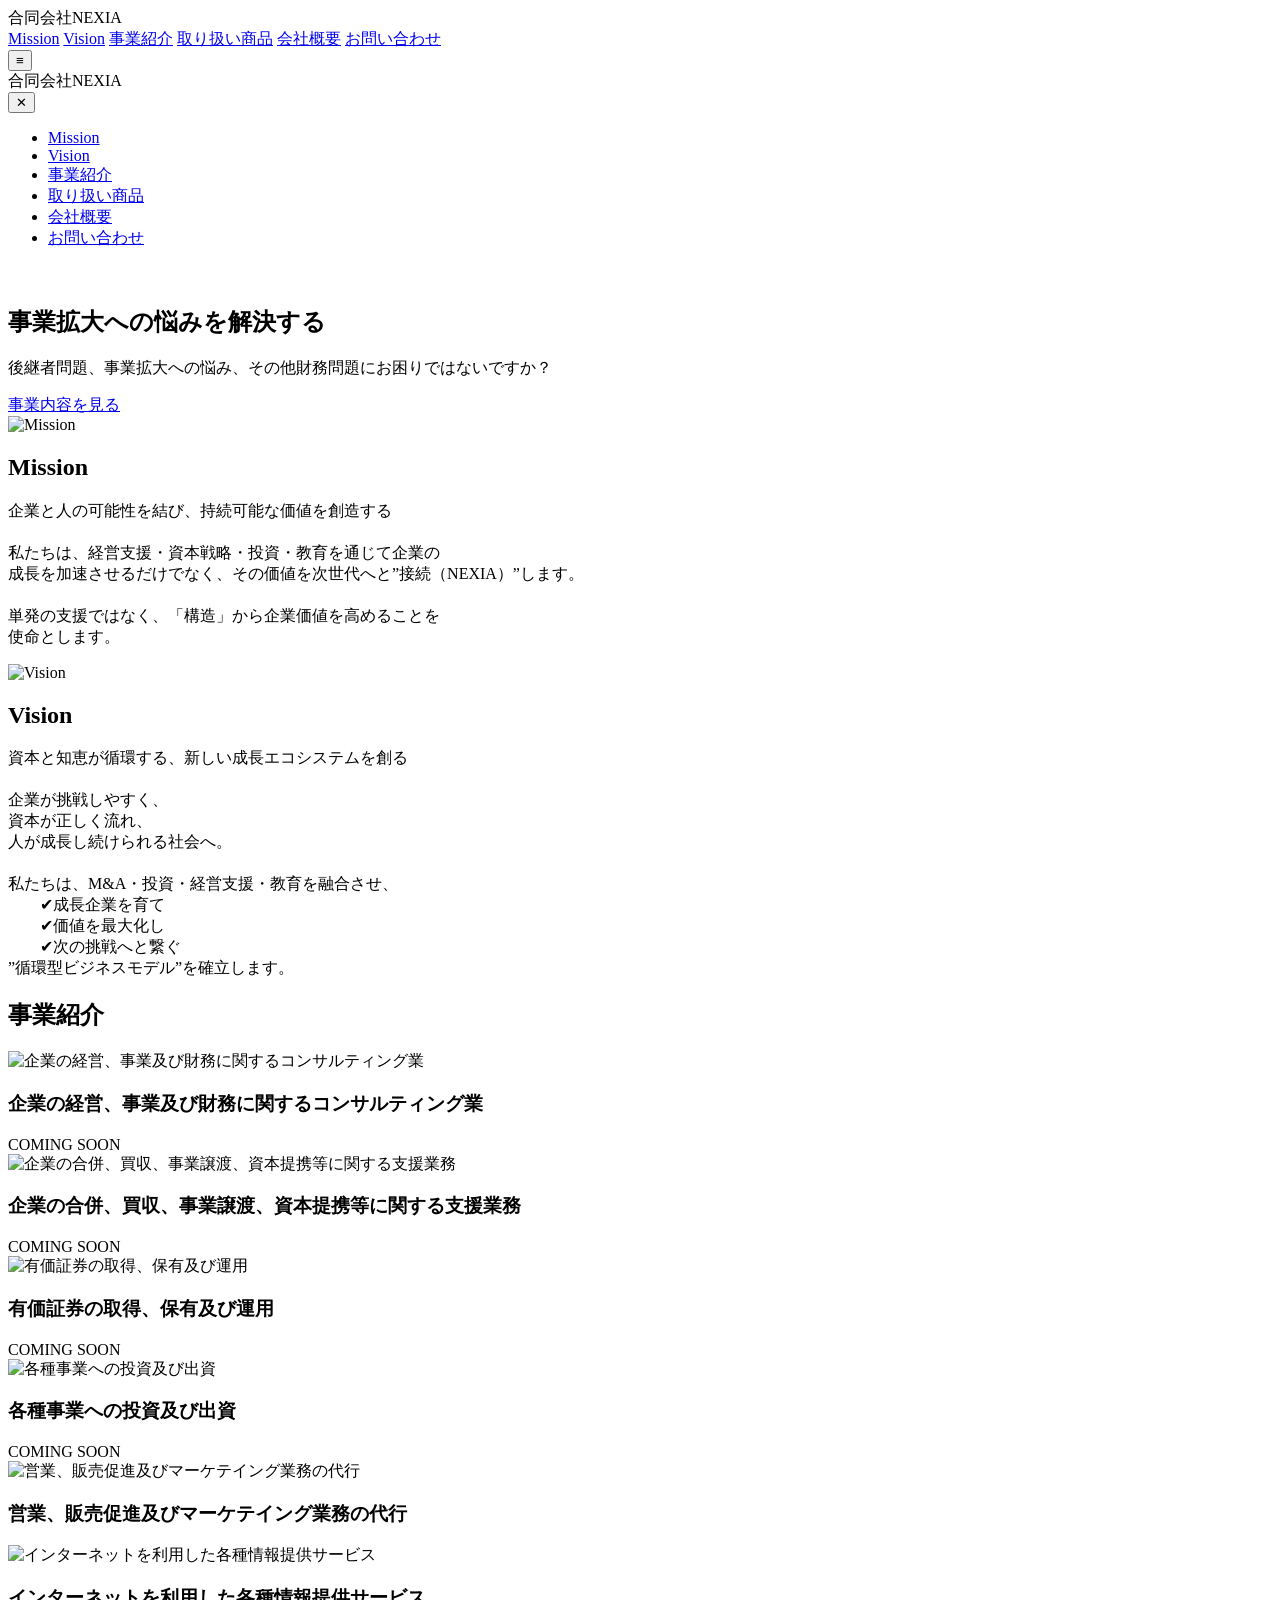
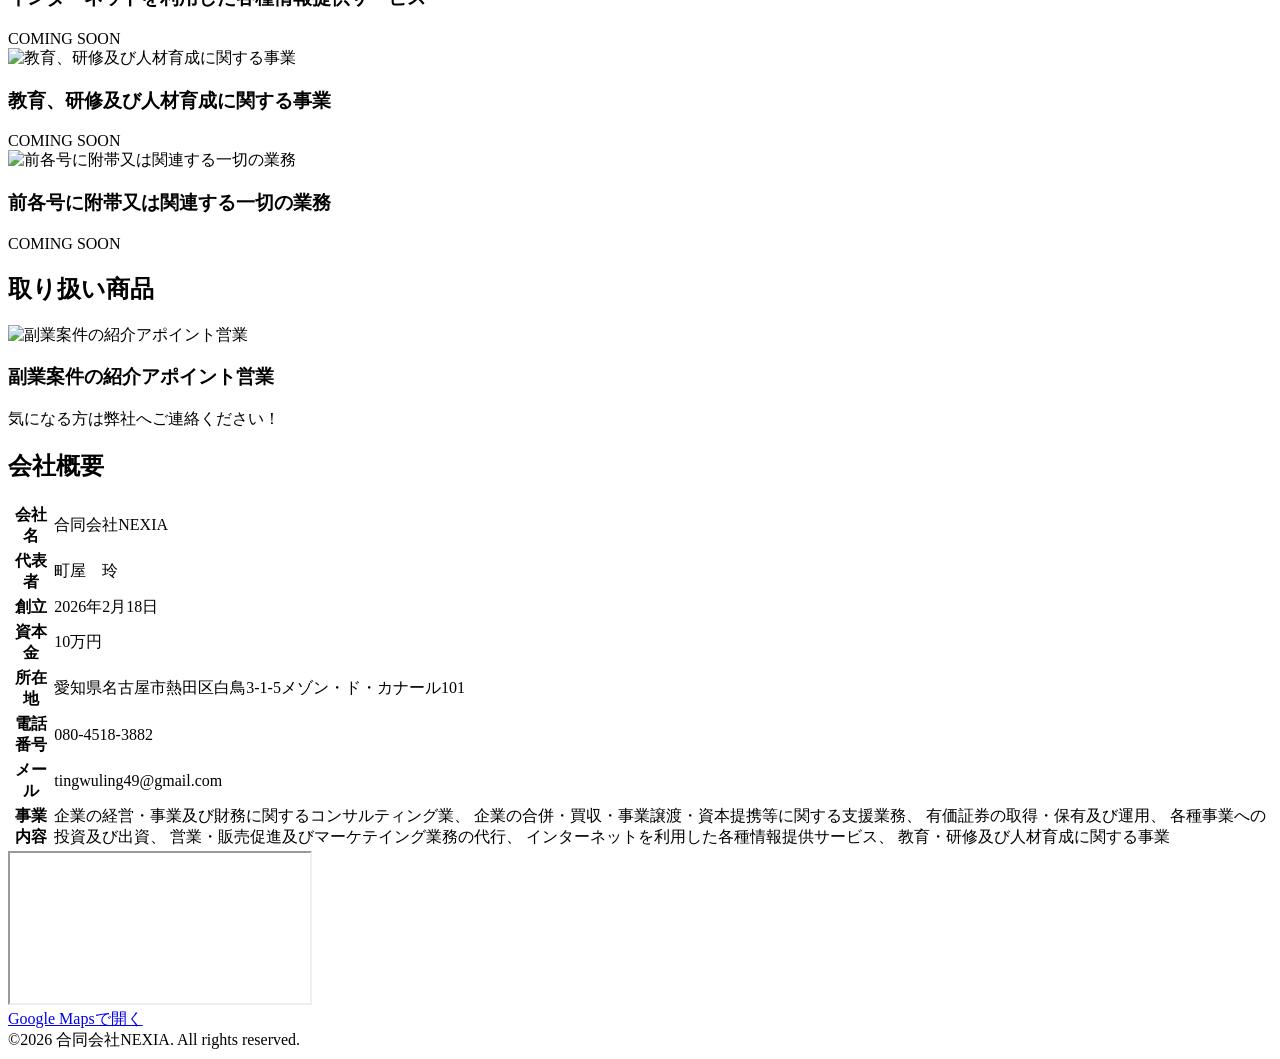
==== index.html @ cc3c942a "first commit" ====
<!DOCTYPE html>
<html lang="ja">
    <head>
        <meta charset="UTF-8">
        <title>合同会社NEXIA</title>
        <meta name="viewport" content="width=device-width, initial-scale-1.0">
        <link rel="stylesheet" href="css/style.css">
        <link rel="preconnect" href="https://fonts.googleapis.com">
        <link rel="preconnect" href="https://fonts.gstatic.com" crossorigin>
        <link href="https://fonts.googleapis.com/css2?family=Noto+Sans+JP:wght@400;700&display=swap" rel="stylesheet">
    </head>

    <body>

        <header class="header">
            <div class="company-name">合同会社NEXIA</div>

            <!-- PC用メニュー -->
             <nav class="pc-nav">
                <a href="#mission">Mission</a>
                <a href="#vision">Vision</a>
                <a href="#service">事業紹介</a>
                <a href="#products">取り扱い商品</a>
                <a href="#company">会社概要</a>
                <a href="contact.html">お問い合わせ</a>
             </nav>
            
            <!-- スマホ用メニューボタン -->
             <button class="menu-btn" id="menuBtn">≡</button>
        </header>

        <!-- メニュー（スマホ用） -->
         <div class="overlay" id="overlay"></div>
         <nav class="menu" id="menu">
            <div class="menu-header">
                <div class="logo">合同会社NEXIA</div>
                <button class="close-btn" id="closeBtn">✕</button>
            </div>
            <ul>
                <li><a href="#mission">Mission</a></li>
                <li><a href="#vision">Vision</a></li>
                <li><a href="#service">事業紹介</a></li>
                <li><a href="#products">取り扱い商品</a></li>
                <li><a href="#company">会社概要</a></li>
                <li><a href="contact.html">お問い合わせ</a></li>
            </ul>
         </nav>
        
        <section class="hero">
            <div class="hero-inner">
                <span class="hero-subtitle">　</span>
                <h1>
                    事業拡大への悩みを解決する<br>
                    
                </h1>
                <p>
                    後継者問題、事業拡大への悩み、その他財務問題にお困りではないですか？   
                </p>
                <a href="#service" class="hero-btn">事業内容を見る</a>
            </div>
        </section>
        
        <main>
            <section class="mv-section">

                <div class="mv-card" id="mission">
                    <div class="mv-image">
                        <img src="images/mission.jpg" alt="Mission">
                    </div>
                    <div class="mv-content">
                        <h2>Mission</h2>
                        <p>
                            企業と人の可能性を結び、持続可能な価値を創造する<br>
                            　<br>
                            私たちは、経営支援・資本戦略・投資・教育を通じて企業の<br>
                            成長を加速させるだけでなく、その価値を次世代へと”接続（NEXIA）”します。<br>
                            　<br>
                            単発の支援ではなく、「構造」から企業価値を高めることを<br>
                            使命とします。
                        </p>
                    </div>
                </div>

                <div class="mv-card" id="vision">
                    <div class="mv-image">
                        <img src="images/vision.jpg" alt="Vision">
                    </div>
                    <div class="mv-content">
                        <h2>Vision</h2>
                        <p>
                            資本と知恵が循環する、新しい成長エコシステムを創る<br>
                            　<br>
                            企業が挑戦しやすく、<br>
                            資本が正しく流れ、<br>
                            人が成長し続けられる社会へ。<br>
                            　<br>
                            私たちは、M&A・投資・経営支援・教育を融合させ、<br>
                            　　✔成長企業を育て<br>
                            　　✔価値を最大化し<br>
                            　　✔次の挑戦へと繋ぐ<br>
                            ”循環型ビジネスモデル”を確立します。
                        </p>
                    </div>
                </div>

            </section>

            <section id="service">
                <h2>事業紹介</h2>

                    <div class="service-cards">

                        <div class="service-card coming-soon">
                            <img src="images/service1.jpg" alt="企業の経営、事業及び財務に関するコンサルティング業">
                                <h3>企業の経営、事業及び財務に関するコンサルティング業</h3>
                                    <p>
                                        
                                        
                                    </p>
                            <div class="coming-overlay">
                                COMING SOON
                            </div>
                        </div>

                        <div class="service-card coming-soon">
                            <img src="images/service2.jpg" alt="企業の合併、買収、事業譲渡、資本提携等に関する支援業務">
                                <h3>企業の合併、買収、事業譲渡、資本提携等に関する支援業務</h3>
                                    <p>
                                        
                                        
                                    </p>
                            <div class="coming-overlay">
                                COMING SOON
                            </div>
                        </div>

                        <div class="service-card coming-soon">
                            <img src="images/service3.jpg" alt="有価証券の取得、保有及び運用">
                                <h3>有価証券の取得、保有及び運用</h3>
                                    <p>
                                        
                                        
                                    </p>
                            <div class="coming-overlay">
                                COMING SOON
                            </div>
                        </div>

                        <div class="service-card coming-soon">
                            <img src="images/service4.jpg" alt="各種事業への投資及び出資">
                                <h3>各種事業への投資及び出資</h3>
                                    <p>
                                        
                                        
                                    </p>
                            <div class="coming-overlay">
                                COMING SOON
                            </div>
                        </div>

                        <div class="service-card">
                            <img src="images/service5.jpg" alt="営業、販売促進及びマーケテイング業務の代行">
                                <h3>営業、販売促進及びマーケテイング業務の代行</h3>
                                    <p>
                                        
                                        
                                    </p>
                        </div>

                        <div class="service-card coming-soon">
                            <img src="images/service6.jpg" alt="インターネットを利用した各種情報提供サービス">
                                <h3>インターネットを利用した各種情報提供サービス</h3>
                                    <p>
                                        
                                        
                                    </p>
                            <div class="coming-overlay">
                                COMING SOON
                            </div>
                        </div>

                        <div class="service-card coming-soon">
                            <img src="images/service7.jpg" alt="教育、研修及び人材育成に関する事業">
                                <h3>教育、研修及び人材育成に関する事業</h3>
                                    <p>
                                        
                                        
                                    </p>
                            <div class="coming-overlay">
                                COMING SOON
                            </div>
                        </div>

                        <div class="service-card coming-soon">
                            <img src="images/service8.jpg" alt="前各号に附帯又は関連する一切の業務">
                                <h3>前各号に附帯又は関連する一切の業務</h3>
                                    <p>
                                        
                                        
                                    </p>
                            <div class="coming-overlay">
                                COMING SOON
                            </div>
                        </div>

                    </div>
            </section>

            <section id="products" class="products-section">
                <h2>取り扱い商品</h2>

                    <div class="products-grid">
                        <div class="product-card">
                            <img src="images/product1.jpg" alt="副業案件の紹介アポイント営業">
                                <h3>副業案件の紹介アポイント営業</h3>
                                    <p>気になる方は弊社へご連絡ください！</p>
                        </div>
                    </div>
            </section>

            <section id="company">
                <h2>会社概要</h2>
                <table>
                    <tr><th>会社名</th><td>合同会社NEXIA</td></tr>
                    <tr><th>代表者</th><td>町屋　玲</td></tr>
                    <tr><th>創立</th><td>2026年2月18日</td></tr>
                    <tr><th>資本金</th><td>10万円</td></tr>
                    <tr><th>所在地</th><td>愛知県名古屋市熱田区白鳥3-1-5メゾン・ド・カナール101</td></tr>
                    <tr><th>電話番号</th><td>080-4518-3882</td></tr>
                    <tr><th>メール</th><td>tingwuling49@gmail.com</td></tr>
                    <tr><th>事業内容</th><td>企業の経営・事業及び財務に関するコンサルティング業、
                                            企業の合併・買収・事業譲渡・資本提携等に関する支援業務、
                                            有価証券の取得・保有及び運用、
                                            各種事業への投資及び出資、
                                            営業・販売促進及びマーケテイング業務の代行、
                                            インターネットを利用した各種情報提供サービス、
                                            教育・研修及び人材育成に関する事業</td></tr>
                </table>

                <div class="map">
                    <iframe
                       src="https://www.google.com/maps?q=愛知県名古屋市熱田区白鳥3-1-5メゾン・ド・カナール101&output=embed"
                       loading="lazy"
                       referrerpolicy="no-referrer-when-downgrade">
                    </iframe>
                </div>

                <div class="map-button">
                    <div class="map">
                        <a
                          href="https://www.google.com/maps/search/?api=1&query=愛知県名古屋市熱田区白鳥3-1-5%20メゾン・ド・カナール%20101"
                          target="_blank"
                          rel="noopener">
                          Google Mapsで開く
                        </a>
                </div>
            </section>
        </main>

        <footer class="footer">
            ©2026 合同会社NEXIA. All rights reserved.
        </footer>

        <script src="js/script.js"></script>
    </body>
</html>
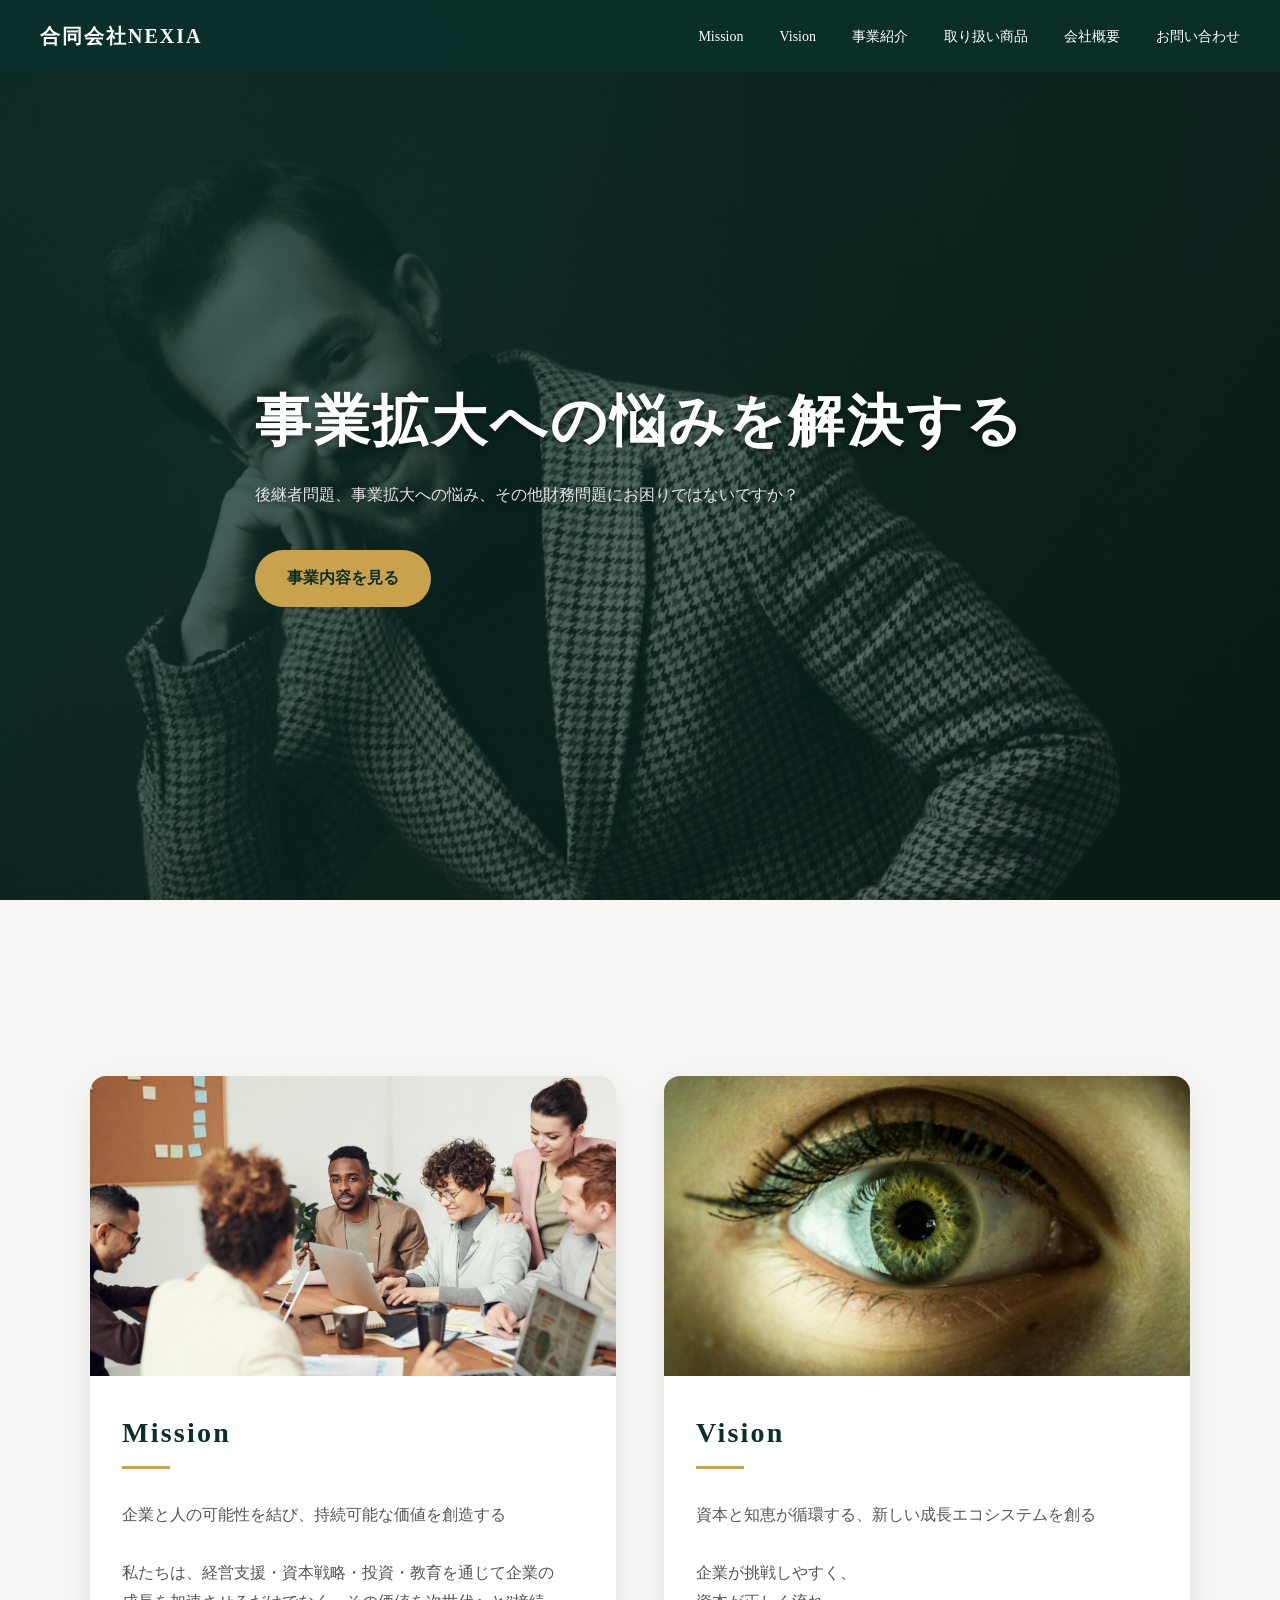
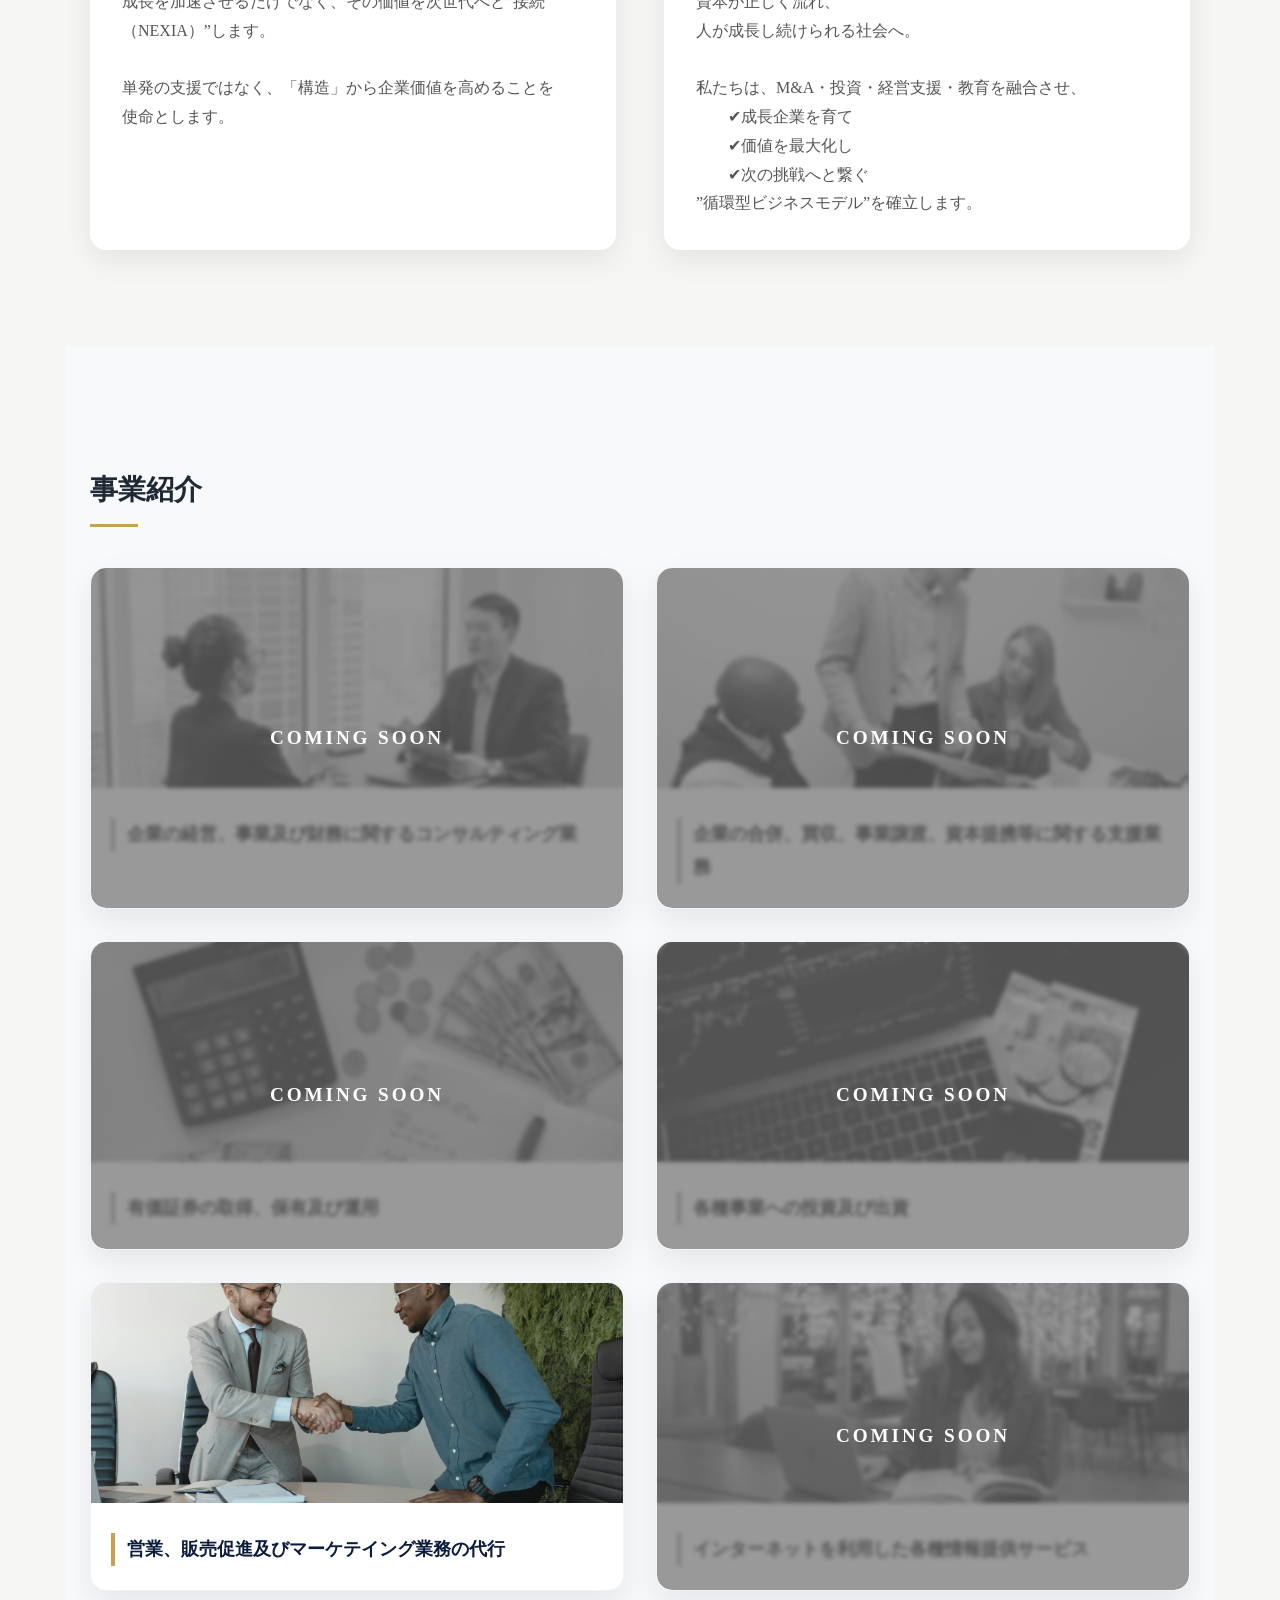
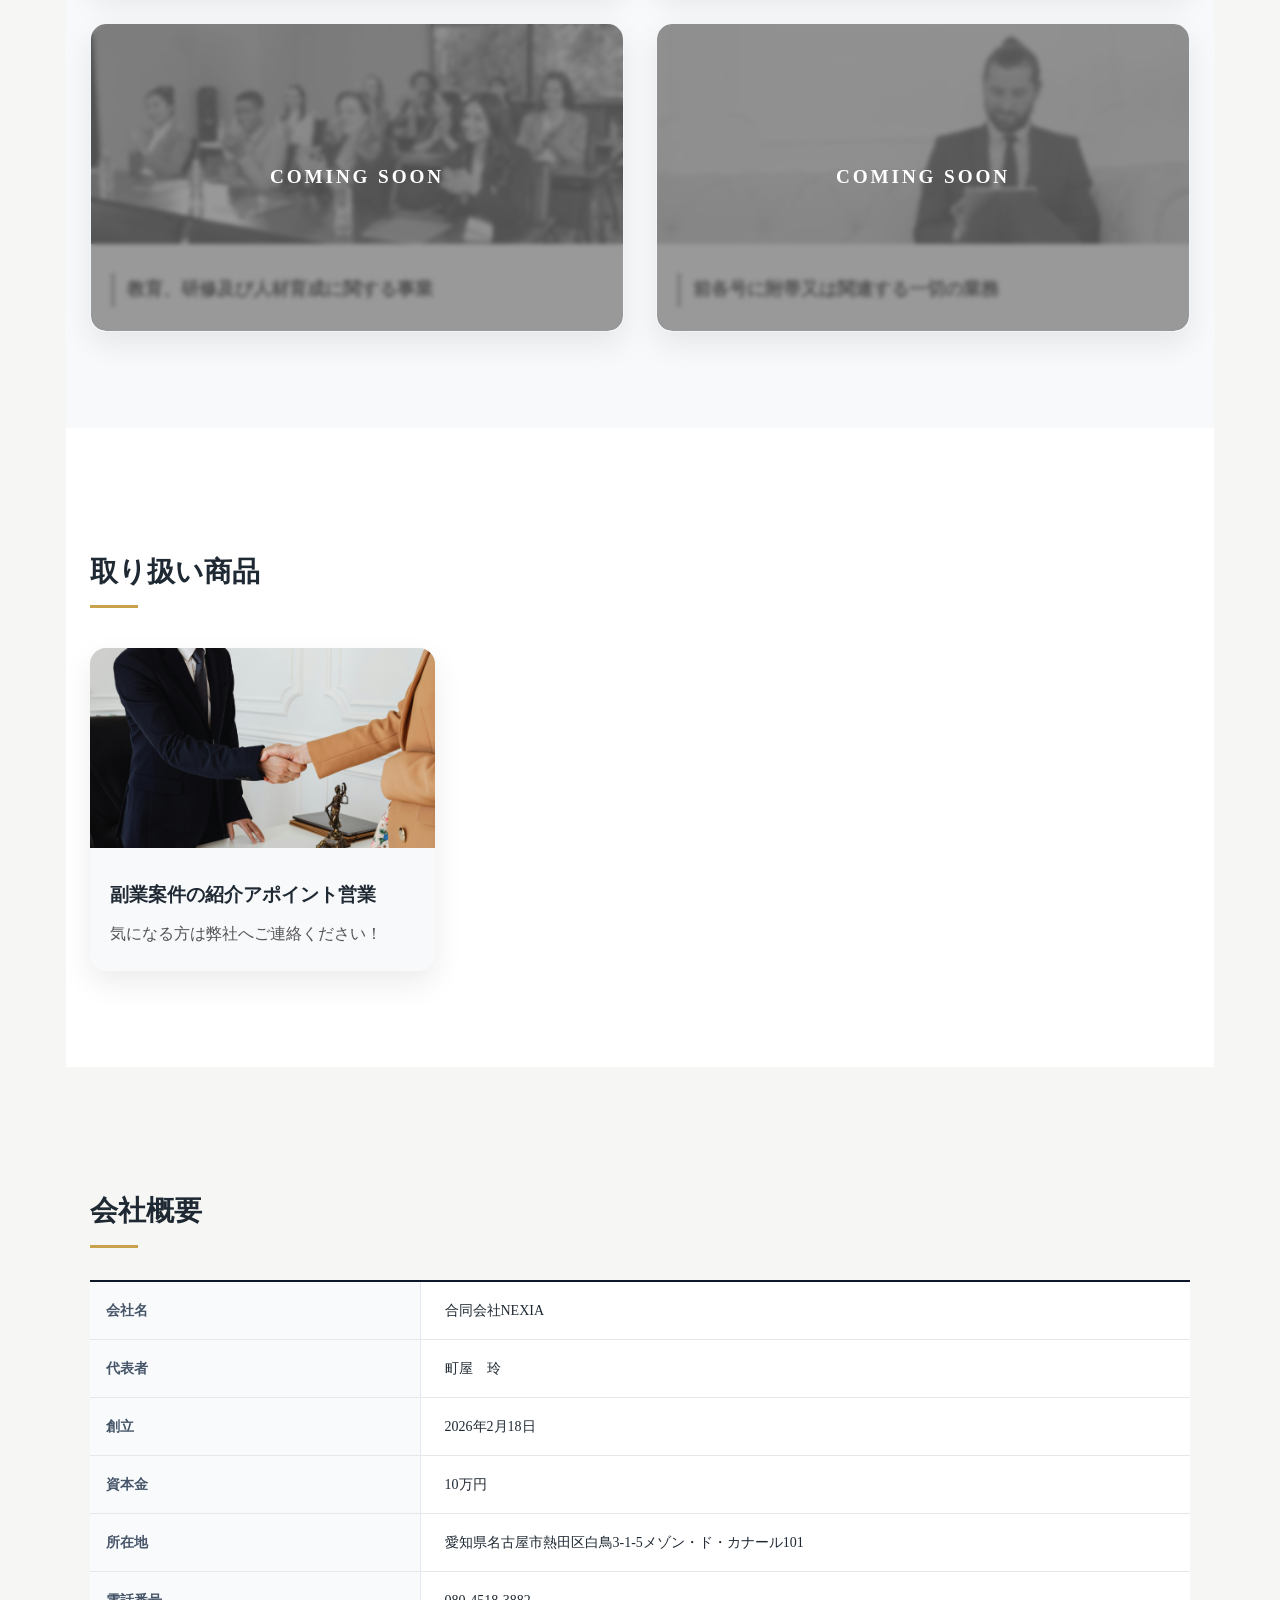
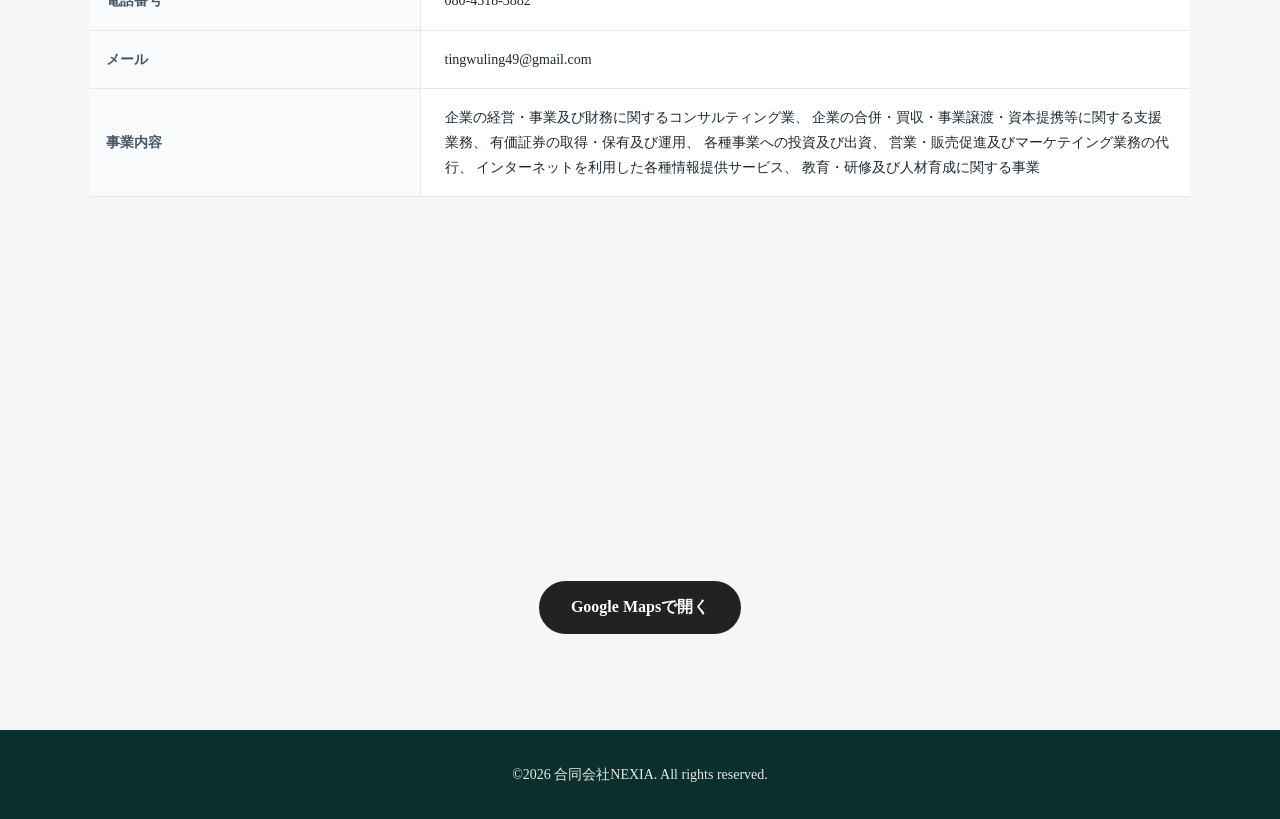
==== commit 5c41d0df: "fix directory&code miss" ====
--- a/index.html
+++ b/index.html
@@ -65,7 +65,7 @@
 
                 <div class="mv-card" id="mission">
                     <div class="mv-image">
-                        <img src="images/mission.jpg" alt="Mission">
+                        <img src="images/Mission.jpg" alt="Mission">
                     </div>
                     <div class="mv-content">
                         <h2>Mission</h2>
@@ -83,7 +83,7 @@
 
                 <div class="mv-card" id="vision">
                     <div class="mv-image">
-                        <img src="images/vision.jpg" alt="Vision">
+                        <img src="images/Vision.jpg" alt="Vision">
                     </div>
                     <div class="mv-content">
                         <h2>Vision</h2>
--- a/css/style.css
+++ b/css/style.css
@@ -0,0 +1,649 @@
+/* =========================
+   Base & Typography
+========================= */
+body {
+  margin: 0;
+  font-family: "Noto Sans JP", "Helvetica Neue" Arial, sans-serif;
+  line-height: 1.8;
+  color: #1f2933; /* 本文文字の色 */
+  background: #f6f7f5; /* オフホワイト */
+  -webkit-font-smoothing: antialiased;
+  overflow-y: scroll; /* ← スクロールバー対策だが任意 */
+}
+
+a {
+  color: inherit;
+}
+
+/* =========================
+   Header （より透明感のあるデザインへ）
+========================= */
+.header {
+  position: fixed;
+  top: 0;
+  left: 0;
+  right: 0; /* ← widthを使わない（スクロールバー対策） */
+  height: 72px;
+  background: rgba(11,47,42,0.95);
+  backdrop-filter: blur(8px); /* 背景をぼかす */
+  color: #fff;
+  display: flex;
+  align-items: center;
+  justify-content: space-between;
+  padding: 0 40px;
+  box-sizing: border-box; /* ← 超重要（スクロールバー対策） */
+  z-index: 1000;
+}
+
+.company-name {
+  font-size: 20px;
+  font-weight: bold;
+  letter-spacing: 0.1em;
+}
+
+/* PCナビ */
+.pc-nav {
+  display: none;
+}
+
+.pc-nav a {
+  margin-left: 32px;
+  font-size: 14px;
+  text-decoration: none;
+  color: #fff;
+  position: relative;
+}
+
+.pc-nav a::after {
+  content: "";
+  position: absolute;
+  left: 0;
+  bottom: -6px;
+  width: 0;
+  height: 2px;
+  background: #c9a24d; /* 金色（控えめゴールド）のラインで高級感UP */
+  transition: width 0.3s;
+}
+
+.pc-nav a:hover::after {
+  width: 100%;
+}
+
+/* =========================
+   Menu Button
+========================= */
+.menu-btn,
+.close-btn {
+  width: 44px;
+  height: 44px;
+  background: none;
+  border: none;
+  color: #fff;
+  font-size: 26px;
+  cursor: pointer;
+}
+
+/* =========================
+   Overlay
+========================= */
+.overlay {
+  position: fixed;
+  inset: 0;
+  background: rgba(0, 0, 0, 0.5);
+  opacity: 0;
+  visibility: hidden;
+  transition: opacity 0.3s ease;
+  z-index: 1500;
+}
+
+.overlay.active {
+  opacity: 1;
+  visibility: visible;
+}
+
+/* =========================
+   Slide Menu
+========================= */
+.menu {
+  position: fixed;
+  top: 0;
+  right: 0; /* スクロールバー対策 */
+  width: 280px;
+  height: calc(100vh - 32px);
+  margin-top: 16px;
+  background: #111827;
+  color: #fff;
+  border-radius: 16px;
+  box-shadow: 0 20px 40px rgba(0, 0, 0, 0.4);
+  transform: translateX(120%);
+  opacity: 0;
+  transition: transform 0.4s ease, opacity 0.3s ease;
+  z-index: 2000;
+}
+
+.menu.open {
+  transform: translateX(0);
+  opacity: 1;
+}
+
+.menu-header {
+  display: flex;
+  justify-content: space-between;
+  align-items: center;
+  padding: 20px;
+  border-bottom: 1px solid rgba(255, 255, 255, 0.1);
+}
+
+.logo {
+  font-weight: bold;
+  letter-spacing: 0.05em;
+}
+
+.menu ul {
+  list-style: none;
+  padding: 24px 0;
+  margin: 0;
+  text-align: center;
+}
+
+.menu li {
+  margin: 20px 0;
+}
+
+.menu a {
+  font-size: 18px;
+  text-decoration: none;
+  color: #e5e7eb;
+  transition: color 0.3s;
+}
+
+.menu a:hover {
+  color: #c9a24d;
+}
+
+/* =========================
+   Hero
+========================= */
+.hero {
+  max-width: none; /* ヒーローエリアの横幅制限を解除 */
+  width: 100%;
+  min-height: 100vh;
+  margin: 0;
+  padding: 0;
+  background-image: url("../images/business.jpg");
+  background-size: cover;
+  background-position: center;
+  background-repeat: no-repeat;
+  position: relative;
+  z-index: 0;
+  display: flex;
+  align-items: center;
+  background-attachment: fixed; /* パララックス効果 */
+}
+
+.hero::before {
+  content: "";
+  position: absolute;
+  inset: 0;
+  background: linear-gradient(135deg, rgba(11, 47, 42, 0.85) 0%, rgba(11, 47, 42, 0.5) 100%);
+}
+
+/* ↑ ヒーローエリアの画像を暗くして文字を読みやすくするもの。 */
+
+.hero-inner {
+  position: relative;
+  z-index: 1;
+  max-width: 1100px;
+  margin: 0 auto;
+  padding: 160px 24px 140px;
+  color: #fff;
+}
+
+.hero,
+.hero * {
+  box-sizing: border-box;
+}
+
+.hero-subtitle {
+  display: block;
+  font-size: 14px;
+  font-weight: bold;
+  color: #c9a24d;
+  letter-spacing: 0.3em;
+  margin-bottom: 16px;
+  text-transform: uppercase;
+}
+
+.hero h1 {
+  font-size: clamp(32px, 5vw, 56px);
+  line-height: 1.3;
+  margin-bottom: 24px;
+  letter-spacing: 0.05em;
+  font-weight: 700;
+  text-shadow: none; /* モダンなデザインでは影を消すか薄くする */
+}
+
+.hero p {
+  font-size: 16px;
+  line-height: 1.8;
+  max-width: 600px;
+  margin-bottom: 40px;
+  color: #e5e7eb;
+}
+
+.hero h1,
+.hero p {
+  text-shadow: 0 2px 6px rgba(0,0,0,0.4);
+}
+
+.hero-btn {
+  display: inline-block;
+  padding: 14px 32px;
+  background: #c9a24d;
+  color: #0b2f2a; /* 深いグリーン */
+  text-decoration: none;
+  font-weight: bold;
+  border-radius: 999px;
+  transition: background 0.3s;
+}
+
+.hero-btn:hover {
+  transform: translateY(-2px);
+  box-shadow: 0 10px 24px rgba(56, 189, 248, 0.4);
+  background: #b8923f;
+}
+
+/* =========================
+   Main
+========================= */
+main {
+  padding-top: 80px;
+}
+
+/* セクション共通 */
+section {
+  max-width: 1100px;
+  margin: 0 auto;
+  padding: 96px 24px;
+}
+
+section h2 {
+  font-size: 28px;
+  margin-bottom: 24px;
+  position: relative;
+}
+
+section h2::after {
+  content: "";
+  display: block;
+  width: 48px;
+  height: 3px;
+  background: #c9a24d;
+  margin-top: 8px;
+}
+
+section p {
+  font-size: 16px;
+  color: #444;
+}
+
+/* =========================
+   Mission / Vision (カードデザインの強化)
+========================= */
+.mv-section {
+  display: flex;
+  flex-direction: column;
+  gap: 32px;
+}
+
+.mv-card {
+  background: #ffffff;
+  border-radius: 16px;
+  overflow: hidden;
+  box-shadow: 0 10px 30px rgba(0,0,0,0.08);
+  transition: transform 0.4s cubic-bezier(0.165, 0.84, 0.44, 1);
+  border: none;
+}
+
+.mv-card:hover {
+  transform: translateY(-10px);
+  box-shadow: 0 20px 40px rgba(15, 23, 42, 0.1);
+}
+
+.mv-image img {
+  width: 100%;
+  height: 240px;
+  object-fit: cover;
+  display: block;
+}
+
+.mv-content {
+  padding: 32px;
+}
+
+.mv-content h2 {
+  margin: 0 0 16px;
+  font-size: 28px;
+  letter-spacing: 0.08em;
+  color: #0b2f2a;
+  display: inline-block;
+  padding-bottom: 8px;
+  margin-bottom: 24px;
+}
+
+.mv-content p {
+  margin: 0;
+  line-height: 1.8;
+  color: #555;
+}
+
+
+/* =========================
+   Service（事業紹介）（グリッドと装飾）
+========================= */
+
+#service {
+  background: #f8f9fb;
+}
+
+.service-cards {
+  display: grid;
+  grid-template-columns: 1fr;
+  gap: 24px;
+  margin-top: 40px;
+}
+
+.service-card {
+  background: #ffffff;
+  border-radius: 16px;
+  overflow: hidden;
+  box-shadow: 0 12px 30px rgba(0, 0, 0, 0.08);
+  transition: transform 0.3s ease, box-shadow 0.3s ease;
+  border: 1px solid #f1f5f9;
+}
+
+.service-card:hover {
+  transform: translateY(-6px);
+  box-shadow: 0 18px 40px rgba(0, 0, 0, 0.12);
+}
+
+.service-card img {
+  width: 100%;
+  height: 200px;
+  object-fit: cover;
+}
+
+.service-card h3 {
+  font-size: 1.15rem;
+  margin: 20px 20px 8px;
+  color: #0b1c3d;
+  font-weight: 700;
+  border-left: 4px solid #c9a24d;
+  padding-left: 12px;
+  margin-left: 20px;
+}
+
+.service-card p {
+  font-size: 0.95rem;
+  line-height: 1.7;
+  color: #555;
+  margin: 0 20px 24px;
+}
+
+/* Coming Soon状態 */
+.service-card.coming-soon {
+  position: relative;
+  pointer-events: none; /* クリック不可 */
+}
+
+.service-card.coming-soon img,
+.service-card.coming-soon h3,
+.service-card.coming-soon p {
+  filter: grayscale(100%);
+  opacity: 0.5;
+}
+
+/* オーバーレイ表示 */
+.coming-overlay {
+  position: absolute;
+  inset: 0;
+  display: flex;
+  align-items: center;
+  justify-content: center;
+  font-size: 1.2rem;
+  font-weight: bold;
+  letter-spacing: 0.15em;
+  color: #ffffff;
+  background: rgba(0, 0, 0, 0.4);
+  backdrop-filter: blur(2px); /* ぼかしが入る */
+}
+
+/* =========================
+   PC表示：2×2レイアウト（←2×4レイアウトも7そのままでいける？）
+========================= */
+
+@media (min-width: 1024px) {
+  .service-cards {
+    grid-template-columns: repeat(2, 1fr);
+    gap: 32px;
+  }
+
+  .service-card img {
+    height: 220px;
+  }
+}
+
+/* =========================
+   Products（取り扱い商品）
+========================= */
+
+#products {
+  background: #ffffff;
+}
+
+.products-grid {
+  display: grid;
+  grid-template-columns: 1fr;
+  gap: 24px;
+  margin-top: 40px;
+}
+
+.product-card {
+  background: #f8f9fb;
+  border-radius: 16px;
+  overflow: hidden;
+  box-shadow: 0 12px 30px rgba(0,0,0,0.08);
+  transition: transform 0.3s ease, box-shadow 0.3s ease;
+}
+
+.product-card:hover {
+  transform: translateY(-6px);
+  box-shadow: 0 18px 40px rgba(0,0,0,0.12);
+}
+
+.product-card img {
+  width: 100%;
+  height: 200px;
+  object-fit: cover;
+}
+
+.product-card h3 {
+  margin: 20px 20px 8px;
+}
+
+.product-card p {
+  margin: 0 20px 24px;
+  line-height: 1.7;
+  color: #555;
+}
+
+/* PC 3列 */
+@media (min-width: 1024px) {
+  .products-grid {
+    grid-template-columns: repeat(3, 1fr);
+    gap: 32px;
+  }
+}
+
+/* =========================
+   Company Table（モダンなリスト形式へ）
+========================= */
+table {
+  width: 100%;
+  border-collapse: collapse;
+  margin-top: 32px;
+  background: #fff;
+  border-radius: 0;
+  overflow: hidden;
+  box-shadow: none;
+  border-top: 2px solid #0f172a;
+}
+
+th,
+td {
+  padding: 16px;
+  border-bottom: 1px solid #e5e7eb;
+  font-size: 14px;
+}
+
+th {
+  width: 30%;
+  background: #f8fafc;
+  color: #475569;
+  font-weight: 700;
+  text-align: left;
+  border-right: 1px solid #e2e8f0;
+}
+
+td {
+  padding-left: 24px;
+}
+
+/* =========================
+   Map
+========================= */
+.map {
+  margin-top: 32px;
+  border-radius: 12px;
+  overflow: visible;
+  position: relative;
+  z-index: 1;
+}
+
+.map iframe {
+  width: 100%;
+  height: 320px;
+  border: 0;
+  display: block;
+}
+
+.map-button {
+  text-align: center;
+  margin-top: 16px;
+}
+
+.map-button a {
+  display: inline-block;
+  padding: 12px 32px;
+  background: #222;
+  color: #fff;
+  text-decoration: none;
+  font-weight: bold;
+  border-radius: 999px;
+  transition: background 0.3s ease, transform 0.2s ease;
+}
+
+.map-button a:hover {
+  background: #444;
+  transform: translateY(-2px);
+}
+
+/* =========================
+   Footer
+========================= */
+.footer {
+  background: #0b2f2a;
+  color: #e5e7eb;
+  text-align: center;
+  padding: 32px 16px;
+  font-size: 14px;
+}
+
+/* =========================
+   Mobile
+========================= */
+@media (max-width: 480px) {
+  section {
+    padding: 72px 16px;
+  }
+
+  section h2 {
+    font-size: 24px;
+  }
+
+  .menu {
+    width: 85%;
+  }
+
+  .hero-inner {
+    padding: 120px 16px 100px;
+  }
+
+  .hero h1 {
+    font-size: 32px;
+  }
+
+  .hero p {
+    font-size: 16px;
+  }
+}
+
+/* =========================
+   PC
+========================= */
+@media (min-width: 1024px) {
+  .menu-btn {
+    display: none;
+  }
+
+  .pc-nav {
+    display: block;
+  }
+
+  .menu,
+  .overlay {
+    display: none;
+  }
+  
+  .mv-section {
+    flex-direction: row;
+    gap: 48px;
+  }
+
+  .mv-card {
+    flex: 1;
+  }
+
+  .mv-image img {
+    height: 300px;
+  }
+}
+
+
+/* =========================
+   Animations
+========================= */
+@keyframes fadeInUp {
+  from {
+    opacity: 0;
+    transform: translateY(30px);
+  }
+  to {
+    opacity: 1;
+    transform: translateY(0);
+  }
+}
+
+.hero-inner {
+  animation: fadeInUp 1s ease-out;
+}
